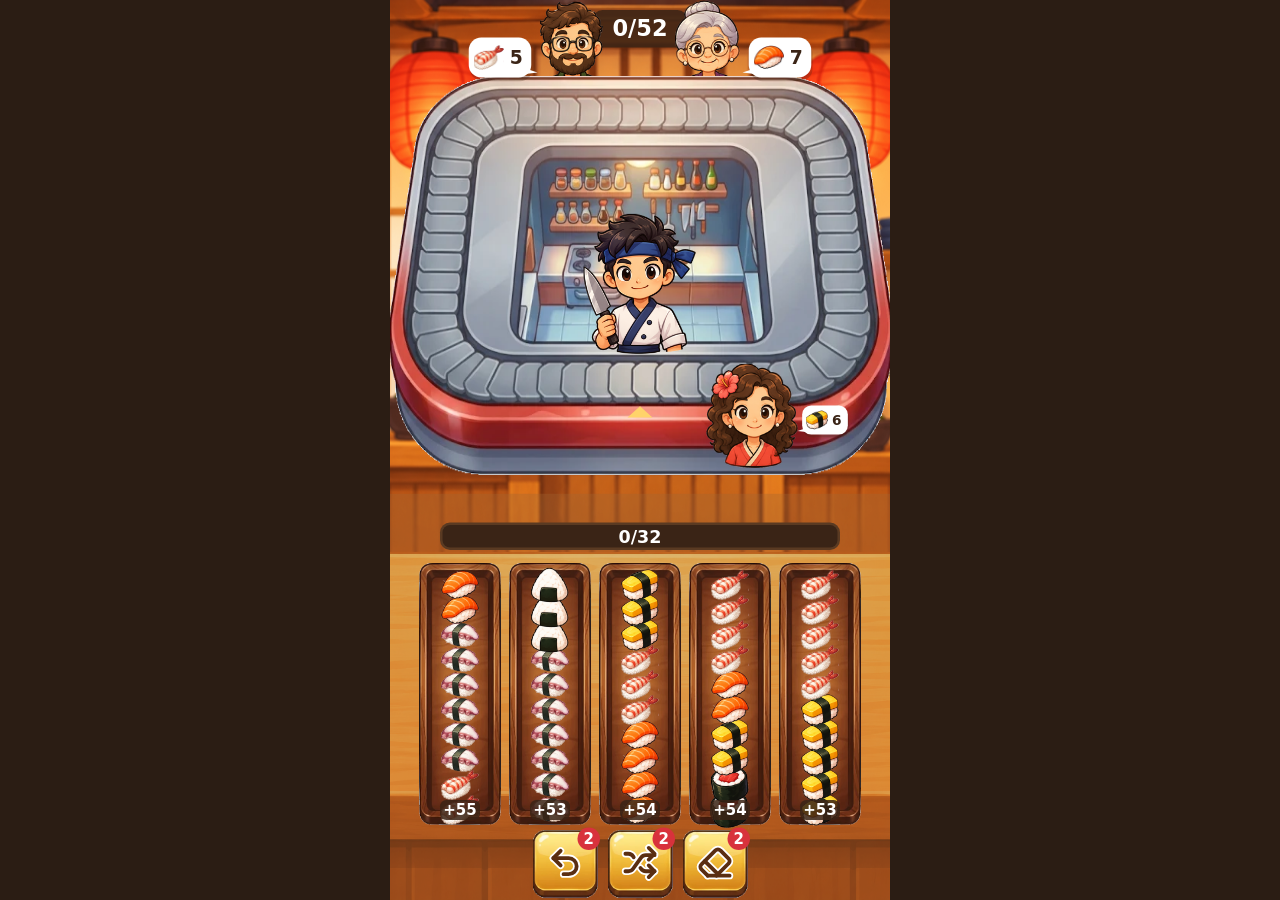
==== index.html @ 17cfdc86 "Le tapis accélère quand les colonnes sont vides Co-Authored-By: Claude Opus 5.5 <noreply@anthropic.c" ====
<!DOCTYPE html>
<html lang="fr">
<head>
<meta charset="utf-8">
<meta name="viewport" content="width=device-width,initial-scale=1,maximum-scale=1,user-scalable=no">
<title>Sushi Tapis — proto</title>
<style>
  html,body{margin:0;height:100%;background:#2b1d14;overflow:hidden;touch-action:none;font-family:system-ui,sans-serif}
  canvas{display:block;margin:0 auto}
</style>
</head>
<body>
<canvas id="c"></canvas>
<script>
const W = 400, H = 720;
const cv = document.getElementById('c'), ctx = cv.getContext('2d');
function fit(){
  const s = Math.min(innerWidth / W, innerHeight / H);
  const dpr = devicePixelRatio || 1;
  cv.style.width = W * s + 'px'; cv.style.height = H * s + 'px';
  cv.width = W * s * dpr; cv.height = H * s * dpr;
  ctx.setTransform(s * dpr, 0, 0, s * dpr, 0, 0);
}
addEventListener('resize', fit); fit();

// ---------- types de sushis ----------
const TYPES = [
  {name:'maki',    col:'#d8323c', shape:'round'},
  {name:'saumon',  col:'#f08a3c', shape:'nigiri'},
  {name:'tamago',  col:'#f2c919', shape:'nigiri'},
  {name:'kappa',   col:'#58b24a', shape:'round'},
  {name:'onigiri', col:'#f4f1ea', shape:'tri'},
  {name:'ebi',     col:'#f47a4a', shape:'ebi'},
  {name:'tako',    col:'#c85a8a', shape:'tako'},
  {name:'maguro',  col:'#b8202e', shape:'nigiri'},
  {name:'ikura',   col:'#ff6a1a', shape:'gunkan'},
];
// ---------- images ----------
const IMG = {};
function loadImg(key, src){ const im = new Image(); im.onload = () => IMG[key] = im; im.src = src; }
TYPES.forEach((_,t) => loadImg('sushi'+t, `assets/sushi${t}.png`));
for (let k=0;k<4;k++) loadImg('client'+k, `assets/client${k}.png`);
loadImg('chef', 'assets/chef0.png');
loadImg('bg', 'assets/bg.png');
loadImg('belt', 'assets/belt3.png');
loadImg('column', 'assets/column.png');
loadImg('button', 'assets/button.png');

function drawSushi(t, x, y, r){
  const im = IMG['sushi'+t];
  if (im){ const s = r*2.7; ctx.drawImage(im, x-s/2, y-s/2, s, s); return; }
  const T = TYPES[t];
  const ink = '#3a2416';
  ctx.save(); ctx.translate(x, y);
  ctx.lineWidth = Math.max(1, r*0.14); ctx.strokeStyle = ink;
  if (T.shape === 'round'){
    ctx.fillStyle = '#1f3a24'; ctx.beginPath(); ctx.arc(0,0,r,0,7); ctx.fill(); ctx.stroke();
    ctx.fillStyle = '#fbfaf5'; ctx.beginPath(); ctx.arc(0,0,r*0.74,0,7); ctx.fill();
    ctx.fillStyle = '#e4e0d4';
    for (let k=0;k<6;k++){ const a=k*1.05; ctx.fillRect(Math.cos(a)*r*0.55-0.8, Math.sin(a)*r*0.55-0.8, 1.6, 1.6); }
    ctx.fillStyle = T.col; ctx.beginPath(); ctx.arc(0,0,r*0.36,0,7); ctx.fill();
    ctx.fillStyle = 'rgba(255,255,255,0.45)'; ctx.beginPath(); ctx.arc(-r*0.12,-r*0.12,r*0.12,0,7); ctx.fill();
  } else if (T.shape === 'nigiri'){
    ctx.fillStyle = '#fbfaf5'; roundRect(-r*0.95, -r*0.15, r*1.9, r*0.85, r*0.42); ctx.fill(); ctx.stroke();
    ctx.fillStyle = T.col; roundRect(-r*1.1, -r*0.75, r*2.2, r*0.78, r*0.38); ctx.fill(); ctx.stroke();
    if (t === 2){ // tamago : bande d'algue
      ctx.fillStyle = '#1f3a24'; ctx.fillRect(-r*0.22, -r*0.8, r*0.44, r*1.5);
    } else {      // saumon : stries
      ctx.strokeStyle = 'rgba(255,255,255,0.75)'; ctx.lineWidth = Math.max(1, r*0.12);
      for (let k=-1;k<=1;k++){ ctx.beginPath(); ctx.moveTo(k*r*0.55-r*0.18, -r*0.68); ctx.lineTo(k*r*0.55+r*0.12, -r*0.08); ctx.stroke(); }
    }
    ctx.fillStyle = 'rgba(255,255,255,0.35)'; roundRect(-r*0.8, -r*0.68, r*0.9, r*0.18, r*0.09); ctx.fill();
  } else if (T.shape === 'tri'){
    ctx.fillStyle = T.col; ctx.beginPath();
    ctx.moveTo(0,-r); ctx.quadraticCurveTo(r*0.25,-r*1.05, r*1.0,r*0.65); ctx.quadraticCurveTo(r*1.05,r*0.95, 0,r*0.9);
    ctx.quadraticCurveTo(-r*1.05,r*0.95, -r*1.0,r*0.65); ctx.quadraticCurveTo(-r*0.25,-r*1.05, 0,-r); ctx.closePath();
    ctx.fill(); ctx.stroke();
    ctx.fillStyle = '#1f3a24'; roundRect(-r*0.42, r*0.15, r*0.84, r*0.75, r*0.1); ctx.fill();
  } else if (T.shape === 'ebi'){
    ctx.fillStyle = '#fbfaf5'; roundRect(-r*0.95, -r*0.15, r*1.9, r*0.85, r*0.42); ctx.fill(); ctx.stroke();
    ctx.fillStyle = T.col; ctx.beginPath(); ctx.ellipse(0, -r*0.35, r*1.05, r*0.42, 0, 0, 7); ctx.fill(); ctx.stroke();
    ctx.strokeStyle = '#fff'; ctx.lineWidth = Math.max(1, r*0.13);
    for (let k=-2;k<=2;k++){ ctx.beginPath(); ctx.moveTo(k*r*0.36, -r*0.7); ctx.lineTo(k*r*0.36, -r*0.02); ctx.stroke(); }
    ctx.fillStyle = '#e0383e'; ctx.strokeStyle = ink; ctx.lineWidth = Math.max(1, r*0.14);
    ctx.beginPath(); ctx.moveTo(r*0.95,-r*0.35); ctx.lineTo(r*1.35,-r*0.75); ctx.lineTo(r*1.35,r*0.05); ctx.closePath(); ctx.fill(); ctx.stroke();
  } else if (T.shape === 'tako'){
    ctx.fillStyle = '#fbfaf5'; roundRect(-r*0.95, -r*0.15, r*1.9, r*0.85, r*0.42); ctx.fill(); ctx.stroke();
    ctx.fillStyle = '#f4dde6'; roundRect(-r*1.1, -r*0.75, r*2.2, r*0.78, r*0.38); ctx.fill(); ctx.stroke();
    ctx.fillStyle = T.col; roundRect(-r*1.1, -r*0.75, r*2.2, r*0.35, r*0.2); ctx.fill();
    ctx.fillStyle = '#f9eef2';
    for (let k=-1;k<=1;k++){ ctx.beginPath(); ctx.arc(k*r*0.6, -r*0.25, r*0.16, 0, 7); ctx.fill(); }
  } else if (T.shape === 'gunkan'){
    ctx.fillStyle = '#1f3a24'; roundRect(-r*0.95, -r*0.55, r*1.9, r*1.35, r*0.35); ctx.fill(); ctx.stroke();
    ctx.fillStyle = T.col;
    for (let k=0;k<7;k++){ const a = k*0.9, rr = k ? r*0.42 : 0; ctx.beginPath(); ctx.arc(Math.cos(a)*rr, -r*0.45+Math.sin(a)*rr*0.45, r*0.26, 0, 7); ctx.fill(); }
    ctx.fillStyle = 'rgba(255,255,255,0.6)';
    for (let k=0;k<7;k++){ const a = k*0.9, rr = k ? r*0.42 : 0; ctx.beginPath(); ctx.arc(Math.cos(a)*rr-r*0.07, -r*0.52+Math.sin(a)*rr*0.45, r*0.07, 0, 7); ctx.fill(); }
  }
  ctx.restore();
}
function roundRect(x,y,w,h,r){ ctx.beginPath(); ctx.roundRect(x,y,w,h,r); }

// ---------- tapis roulant ----------
const BELT = {x:42, y:92, w:316, h:212, r:64};
const PERIM = 2*(BELT.w - 2*BELT.r) + 2*(BELT.h - 2*BELT.r) + 2*Math.PI*BELT.r;
// position sur le tapis : s de 0 à PERIM, sens horaire, départ en haut à gauche après l'arrondi
function beltPos(s){
  s = ((s % PERIM) + PERIM) % PERIM;
  const {x,y,w,h,r} = BELT, sw = w-2*r, sh = h-2*r, q = Math.PI*r/2;
  const segs = [
    ['L', x+r, y, 1, 0, sw],
    ['A', x+w-r, y+r, -Math.PI/2, q],
    ['L', x+w, y+r, 0, 1, sh],
    ['A', x+w-r, y+h-r, 0, q],
    ['L', x+w-r, y+h, -1, 0, sw],
    ['A', x+r, y+h-r, Math.PI/2, q],
    ['L', x, y+h-r, 0, -1, sh],
    ['A', x+r, y+r, Math.PI, q],
  ];
  for (const g of segs){
    const len = g[0]==='L' ? g[5] : g[4];
    if (s <= len){
      if (g[0]==='L') return {x:g[1]+g[3]*s, y:g[2]+g[4]*s};
      const a = g[3] + s/r; return {x:g[1]+Math.cos(a)*r, y:g[2]+Math.sin(a)*r};
    }
    s -= len;
  }
  return {x:x+r, y};
}
const ENTRY_S = (BELT.w-2*BELT.r) + Math.PI*BELT.r/2*2 + (BELT.h-2*BELT.r) + (BELT.w-2*BELT.r)/2; // milieu du bas
// comme dans la pub : la capacité = les places réelles du tapis ; plein = plus aucun trou
const SPEED = 100;
let CAPACITY = 36, SPACING = PERIM / CAPACITY;

// places des clients (s sur le tapis)
const SEATS = [
  {s: 40},                                           // haut gauche
  {s: (BELT.w-2*BELT.r) - 40},                       // haut droite
  {s: ENTRY_S - 90},                                 // bas droite
  {s: ENTRY_S + 90},                                 // bas gauche
];

// ---------- état ----------
let level = 1, state;
// Réglages de difficulté par niveau (~5 min au niveau 1)
function levelConfig(n){
  // réglé par simulation : taper au hasard ou vider les colonnes une par une perd,
  // envoyer ce que les clients attendent (et savoir attendre) gagne
  return {
    customers: 48 + 4*n,                       // ~320 sushis au niveau 1
    types: Math.min(TYPES.length, 6 + n),
    bonus: 2,
    early: 0.35 + 0.05*n,                      // part des paquets posés plus haut que leur client
    reachMin: 3, reach: 6 + n,                 // de combien de clients ils remontent (min, écart)
    palette: 4,                                // sortes demandées en ce moment ; elle change peu à peu
    late: [0, 0, 12 + 2*n, 24 + 4*n, 36 + 6*n], // colonnes « en retard » : leur haut sert seulement à partir de ce client
    capacity: Math.max(28, 33 - n),            // place sur le tapis (32 au niveau 1)
  };
}
// Les colonnes sont construites à partir des commandes, comme dans la pub :
// chaque commande est coupée en paquets de 2 à 4 sushis identiques, empilés dans les colonnes
// en partant de la dernière commande. Le haut des colonnes = les premiers clients.
// Prendre les bons paquets marche toujours ; vider une colonne d'un coup envoie
// des paquets de clients encore loin dans la file, et le tapis se bouche.
function newLevel(n){
  const L = levelConfig(n);
  // les clients proches veulent des sortes voisines ; la palette dérive au fil du niveau,
  // donc un paquet remonté de loin est inutile pour les clients assis
  const all = [...Array(L.types).keys()].sort(() => Math.random()-0.5);
  const pal = all.slice(0, L.palette), out = all.slice(L.palette);
  const queue = [];
  let prev = -1;
  for (let i=0;i<L.customers;i++){
    if (i && Math.random() < 0.3 && out.length){
      const a = Math.floor(Math.random()*pal.length), b = Math.floor(Math.random()*out.length);
      [pal[a], out[b]] = [out[b], pal[a]];
    }
    let t; do { t = pal[Math.floor(Math.random()*pal.length)]; } while (t === prev);
    queue.push({t, n: 4 + Math.floor(Math.random()*5)}); prev = t;
  }
  // paquets : certains remontent plus haut que leur client (pièges à ne pas envoyer trop tôt)
  const packs = [];
  queue.forEach((c,i) => {
    // paquets de 2 à 4
    const parts = []; let rem = c.n;
    while (rem > 0){ let k = 2 + Math.floor(Math.random()*3); if (rem - k === 1 || k > rem) k = rem <= 4 ? rem : 2; parts.push(k); rem -= k; }
    parts.forEach(k => packs.push({t:c.t, k, i, key: i - (Math.random() < L.early ? L.reachMin + Math.random()*L.reach : 0) + Math.random()*0.5}));
  });
  // répartition : chaque colonne ne reçoit des paquets qu'à partir de son retard,
  // en gardant des colonnes de même hauteur ; puis chaque colonne est rangée par clé (haut = plus tôt)
  const late = [...L.late].sort(() => Math.random()-0.5);
  const target = packs.reduce((a,p)=>a+p.k,0) / 5;
  const load = [0,0,0,0,0], byCol = [[],[],[],[],[]];
  queue.forEach((_,i) => packs.filter(p => p.i === i).forEach(p => {
    const ok = [0,1,2,3,4].filter(j => late[j] <= i);
    // la colonne la plus en retard sur sa part (load / part restante)
    const j = ok.reduce((b,j) => (load[j] - target) < (load[b] - target) - Math.random()*3 ? j : b, ok[0]);
    load[j] += p.k; byCol[j].push(p);
  }));
  const cols = byCol.map(list => list.sort((a,b) => a.key - b.key).flatMap(p => Array(p.k).fill(p.t)));
  CAPACITY = L.capacity; SPACING = PERIM / CAPACITY;
  state = {
    cols, queue, total: queue.length, served: 0,
    seats: SEATS.map(()=>null), seatTimer: SEATS.map((_,i)=>0.3+i*0.4),
    belt: [], pending: [], offset: 0, flying: [],
    over: null, shake: 0, bonus: [L.bonus,L.bonus,L.bonus], lastTap: null, fx: [], leaving: [], pulse: 0, press: [0,0,0],
  };
}
newLevel(level);

// ---------- colonnes ----------
const COL = {x:20, y:450, w:360, h:210, n:5, item:20};
function colRect(i){ const cw = COL.w/COL.n; return {x:COL.x+i*cw, y:COL.y, w:cw, h:COL.h}; }

cv.addEventListener('pointerdown', e => {
  const b = cv.getBoundingClientRect();
  const x = (e.clientX-b.left)/b.width*W, y = (e.clientY-b.top)/b.height*H;
  if (state.over){ if (state.over==='win') level++; newLevel(level); return; }
  const bi = BONUS.findIndex(o => Math.abs(x-o.x)<BS/2 && Math.abs(y-o.y)<BS/2);
  if (bi >= 0){ useBonus(bi); return; }
  if (y < COL.y-20) return;
  const i = Math.floor((x-COL.x)/(COL.w/COL.n));
  if (i<0 || i>=COL.n) return;
  const col = state.cols[i];
  if (!col.length){ state.shake = 0.2; sfx('bad'); return; }
  if (state.belt.length + state.pending.length >= CAPACITY){ state.full = 0.4; sfx('bad'); return; } // tapis plein : on attend
  const t = col.shift();
  const r = colRect(i);
  const p = {t, x:r.x+r.w/2, y:r.y+COL.item/2+6};
  state.pending.push(p); state.lastTap = {col:i, item:p};
  sfx('tap'); puff(p.x, p.y, '#fff', 6);
});

// ---------- bonus ----------
const BS = 46;
const BONUS = [
  {x:140, y:690, icon:'undo'},     // annuler le dernier tap
  {x:200, y:690, icon:'shuffle'},  // mélanger les colonnes
  {x:260, y:690, icon:'return'},   // renvoyer les sushis inutiles dans les colonnes
];
function useBonus(i){
  const S = state;
  if (S.over || S.bonus[i] <= 0){ sfx('bad'); return; }
  if (i === 0){
    const L = S.lastTap; if (!L){ sfx('bad'); return; }
    let k = S.pending.indexOf(L.item);
    if (k >= 0) S.pending.splice(k,1);
    else { k = S.belt.indexOf(L.item); if (k < 0){ sfx('bad'); return; } S.belt.splice(k,1); }
    S.cols[L.col].unshift(L.item.t); S.lastTap = null;
  } else if (i === 1){
    const all = S.cols.flat();
    for (let a=all.length-1;a>0;a--){ const b=Math.floor(Math.random()*(a+1)); [all[a],all[b]]=[all[b],all[a]]; }
    const lens = S.cols.map(c=>c.length); let n = 0;
    S.cols = lens.map(l => all.slice(n, n+=l));
    S.lastTap = null;
  } else {
    const want = new Set(S.seats.filter(c=>c&&c.got<c.n).map(c=>c.t));
    const back = S.belt.filter(it => !want.has(it.t));
    if (!back.length){ sfx('bad'); return; }
    S.belt = S.belt.filter(it => want.has(it.t));
    back.forEach(it => { const c = S.cols.reduce((m,c)=>c.length<m.length?c:m); c.push(it.t); });
    S.lastTap = null;
  }
  S.bonus[i]--; sfx('bonus'); S.press[i] = 1; burst(BONUS[i].x, BONUS[i].y, 'star', 10);
}
// icônes Lucide (licence ISC), grille 24x24
const ICONS = {
  undo: ['M9 14 4 9l5-5', 'M4 9h10.5a5.5 5.5 0 0 1 5.5 5.5a5.5 5.5 0 0 1-5.5 5.5H11'],
  shuffle: ['m18 14 4 4-4 4', 'm18 2 4 4-4 4', 'M2 18h1.973a4 4 0 0 0 3.3-1.7l5.454-7.6a4 4 0 0 1 3.3-1.7H22',
            'M2 6h1.972a4 4 0 0 1 3.4 1.9l.3.5', 'M22 18h-6.041a4 4 0 0 1-3.3-1.8l-.359-.45'],
  return: ['m7 21-4.3-4.3c-1-1-1-2.5 0-3.4l9.6-9.6c1-1 2.5-1 3.4 0l5.6 5.6c1 1 1 2.5 0 3.4L13 21', 'M22 21H7', 'm5 11 9 9'],
};
const ICON_PATHS = Object.fromEntries(Object.entries(ICONS).map(([k,v]) => [k, v.map(d => new Path2D(d))]));
function drawBonusIcon(kind, x, y){
  ctx.save(); ctx.translate(x-14, y-14); ctx.scale(28/24, 28/24);
  ctx.lineCap = 'round'; ctx.lineJoin = 'round';
  ctx.strokeStyle = '#fff'; ctx.lineWidth = 5;   // liseré clair
  ICON_PATHS[kind].forEach(p => ctx.stroke(p));
  ctx.strokeStyle = '#5a2e12'; ctx.lineWidth = 2.6;
  ICON_PATHS[kind].forEach(p => ctx.stroke(p));
  ctx.restore();
}

// ---------- sons ----------
let AC = null;
function sfx(kind){
  try { AC = AC || new AudioContext(); } catch(e){ return; }
  const notes = {
    tap:[[520,0.05]], take:[[880,0.06]], served:[[660,0.08],[990,0.12]],
    bonus:[[440,0.07],[660,0.07],[880,0.1]], bad:[[160,0.12]],
    win:[[523,0.12],[659,0.12],[784,0.12],[1046,0.25]], lose:[[392,0.18],[311,0.18],[233,0.35]],
  }[kind];
  let t0 = AC.currentTime;
  notes.forEach(([f,d]) => {
    const o = AC.createOscillator(), g = AC.createGain();
    o.type = kind==='bad'||kind==='lose' ? 'square' : 'triangle'; o.frequency.value = f;
    g.gain.setValueAtTime(0.15, t0); g.gain.exponentialRampToValueAtTime(0.001, t0+d);
    o.connect(g).connect(AC.destination); o.start(t0); o.stop(t0+d); t0 += d*0.9;
  });
}

// ---------- boucle ----------
let last = performance.now();
function tick(now){
  const dt = Math.min(0.05, (now-last)/1000); last = now;
  update(dt); updateFx(dt); draw();
  requestAnimationFrame(tick);
}
function update(dt){
  const S = state;
  if (S.over) return;
  S.shake = Math.max(0, S.shake-dt);
  S.full = Math.max(0, (S.full||0)-dt);

  // Chaque sushi avance seul sur le tapis, sans rattraper celui de devant.
  // Tant que des sushis attendent d'être posés, ceux qui arrivent derrière l'entrée
  // s'arrêtent avant elle et font la queue ; le reste du tapis continue.
  moveBelt(S, dt);
  while (S.pending.length && S.belt.length < CAPACITY) placeOnBelt(S, S.pending.shift());
  S.belt.forEach(it => { if (it.vo) it.vo = Math.sign(it.vo)*Math.max(0, Math.abs(it.vo) - dt*250); });
  S.belt.forEach(it => { if (it.k<1){ it.k = Math.min(1, it.k+dt*3.5); if (it.k>=1) it.land = 1; } if (it.land) it.land = Math.max(0, it.land-dt*4); });

  // clients qui arrivent
  S.seats.forEach((c,i) => {
    if (c) return;
    S.seatTimer[i] -= dt;
    if (S.seatTimer[i] <= 0 && S.queue.length) S.seats[i] = {...S.queue.shift(), got:0, eat:0, age:0, hit:0, look: freeLook(S)};
  });

  // clients qui prennent
  S.seats.forEach((c,i) => {
    if (!c || c.got >= c.n) return;
    const seatS = SEATS[i].s;
    const idx = S.belt.findIndex(it => it.k>=1 && it.t===c.t && Math.abs(gap(it.s+S.offset, seatS)) < Math.max(6, (S.lastStep||0)/2 + 1));
    if (idx >= 0){
      const it = S.belt.splice(idx,1)[0], p = beltPos(it.s+S.offset), q = seatPos(i);
      S.flying.push({t:it.t, x:p.x, y:p.y, tx:q.x, ty:q.y, k:0});
      c.got++; c.hit = 1; sfx('take');
      if (S.lastTap && S.lastTap.item === it) S.lastTap = null;
    }
  });
  S.flying.forEach(f => { f.k += dt*3; if (f.k >= 1) puff(f.tx, f.ty, '#ffd36a', 5); });
  S.flying = S.flying.filter(f => f.k < 1);
  S.seats.forEach(c => { if (c){ c.age += dt; c.hit = Math.max(0, c.hit-dt*4); } });

  // clients servis qui partent
  S.seats.forEach((c,i) => {
    if (c && c.got >= c.n){ c.eat += dt; if (c.eat > 0.7){ const q = seatPos(i); S.leaving.push({look:c.look, i, k:0}); S.seats[i] = null; S.served++; S.pulse = 1; sfx('served'); S.seatTimer[i] = 0.9; burst(q.x, q.y-10, 'heart', 7); } }
  });

  const was = S.over;
  endCheck(S);
  if (!was && S.over){ sfx(S.over); if (S.over==='win') for (let k=0;k<4;k++) burst(W*(0.2+k*0.2), H*0.35, 'confetti', 30); }
}
function freeLook(S){
  const used = new Set([...S.seats.filter(Boolean).map(c=>c.look%4), ...S.leaving.map(L=>L.look%4)]);
  const free = [0,1,2,3].filter(k=>!used.has(k));
  return free.length ? free[Math.floor(Math.random()*free.length)] : Math.floor(Math.random()*4);
}
function endCheck(S){
  if (S.served >= S.total) S.over = 'win';
  else if (S.belt.length + S.pending.length >= CAPACITY && !S.flying.length){
    // tapis plein : perdu seulement si aucun client (assis ou sur le point d'arriver) ne peut prendre un sushi du tapis
    const empty = S.seats.filter(c => !c).length;
    const want = new Set([...S.seats.filter(c=>c&&c.got<c.n).map(c=>c.t), ...S.queue.slice(0, empty).map(c=>c.t)]);
    if (!S.belt.some(it => want.has(it.t))) S.over = 'lose';
  }
  else if (!S.pending.length && S.cols.every(c=>!c.length) && S.belt.length && !S.flying.length){
    // plus rien à jouer : vérifier si quelqu'un peut encore prendre
    const want = new Set([...S.seats.filter(c=>c&&c.got<c.n).map(c=>c.t), ...S.queue.map(c=>c.t)]);
    if (!S.belt.some(it=>want.has(it.t))) S.over = 'lose';
  }
}
// Pose un sushi directement sur le tapis, à l'entrée. Si un sushi posé juste avant occupe
// encore l'entrée, le nouveau se met derrière lui ; les sushis qui arrivent sur le tapis
// reculent d'une place et font la queue derrière.
function placeOnBelt(S, p){
  let q = ENTRY_S;
  for (let guard=0; guard<S.belt.length+1; guard++){
    const b = S.belt.find(it => { const g = gap(it.s, q); return g >= 0 && g < SPACING; });
    if (!b) break;
    q = b.s - SPACING;
  }
  const behind = S.belt.map(it => ({it, g: gap(it.s, q)})).filter(o => o.g < 0).sort((a,b) => b.g - a.g);
  let need = -SPACING;
  for (const o of behind){
    if (o.g <= need) break;
    const shift = need - o.g;                 // négatif : recule
    o.it.s += shift; o.it.vo = (o.it.vo||0) - shift;
    need -= SPACING;
  }
  const it = {t:p.t, s:q, fx:p.x, fy:p.y, k:0};
  S.belt.push(it);
  if (S.lastTap && S.lastTap.item === p) S.lastTap.item = it;
}
function moveBelt(S, dt){
  const n = S.belt.length;
  if (!n) return;
  // colonnes vides : il ne reste qu'à attendre les clients, le tapis accélère peu à peu (jusqu'à x3)
  const rush = S.cols.every(c => !c.length) && !S.pending.length;
  S.boost = rush ? Math.min(3, (S.boost||1) + dt*1.5) : 1;
  const step = SPEED*S.boost*dt, P = PERIM;
  S.lastStep = step;
  const w = S.belt.map(it => ((it.s % P) + P) % P);
  const order = [...w.keys()].sort((a,b) => w[a] - w[b]);           // du plus en arrière au plus en avant
  const ahead = k => order[(k+1) % n];
  const gapAhead = k => n === 1 ? P : ((w[ahead(k)] - w[order[k]]) % P + P) % P;
  // départ : le sushi qui a le plus de place devant lui avance librement
  let start = 0; for (let k=1;k<n;k++) if (gapAhead(k) > gapAhead(start)) start = k;
  const moved = new Array(n);
  for (let m=0;m<n;m++){
    const k = ((start - m) % n + n) % n, i = order[k];
    let d = step;
    if (m > 0 && n > 1){ const j = ahead(k); d = Math.min(d, Math.max(0, gapAhead(k) + moved[j] - SPACING)); }
    moved[i] = d; S.belt[i].s = w[i] + d;
  }
}
function gap(a,b){ let d = ((a-b)%PERIM+PERIM)%PERIM; if (d>PERIM/2) d-=PERIM; return d; }
function seatPos(i){
  const p = beltPos(SEATS[i].s);
  return {x:p.x, y: p.y < BELT.y+BELT.h/2 ? p.y-38 : p.y+40};
}

// ---------- dessin ----------
function draw(){
  const S = state;
  drawBackground();

  // compteur clients servis
  ctx.textAlign = 'center';
  const ps = 1 + S.pulse*0.25;
  ctx.save(); ctx.translate(W/2, 23); ctx.scale(ps, ps);
  ctx.fillStyle = 'rgba(58,36,22,0.85)'; roundRect(-38, -15, 76, 30, 8); ctx.fill();
  ctx.fillStyle = '#fff'; ctx.font = 'bold 18px system-ui';
  ctx.fillText(`${S.served}/${S.total}`, 0, 6);
  ctx.restore();

  // clients (derrière le tapis pour ceux du haut)
  S.seats.forEach((c,i) => { if (seatPos(i).y < BELT.y) drawCustomer(S, c, i); });

  drawBelt(S);
  drawKitchen(S);

  // sushis sur le tapis
  S.belt.forEach(it => {
    const p = beltPos(it.s + (it.vo||0) + S.offset);
    const k = easeOut(it.k), arc = it.k<1 ? Math.sin(Math.PI*it.k)*60 : 0;
    const sq = it.land ? 1 + Math.sin(it.land*Math.PI)*0.35 : 1;
    drawSushi(it.t, it.fx+(p.x-it.fx)*k, it.fy+(p.y-it.fy)*k - arc, SPACING/2.6*(it.k<1 ? 1.25 : sq));
  });

  S.seats.forEach((c,i) => { if (seatPos(i).y >= BELT.y) drawCustomer(S, c, i); });
  // sushis qui attendent d'être posés : petite pile sur la planche du chef, au-dessus de l'entrée
  S.leaving.forEach(L => drawLeaving(L));
  S.seats.forEach((c,i) => drawBubble(c, i));
  S.flying.forEach(f => drawSushi(f.t, f.x+(f.tx-f.x)*f.k, f.y+(f.ty-f.y)*f.k - Math.sin(Math.PI*f.k)*35, 9*(1+Math.sin(Math.PI*f.k)*0.4-f.k*0.5)));

  drawFx();
  if (window.DEBUG_PATH){ ctx.strokeStyle = 'lime'; ctx.lineWidth = 1; ctx.beginPath(); for (let s=0;s<=PERIM;s+=3){ const p = beltPos(s); s ? ctx.lineTo(p.x,p.y) : ctx.moveTo(p.x,p.y); } ctx.stroke(); }

  // jauge du tapis
  const fill = S.belt.length/CAPACITY, gw=320, gh=22, gx=40 + (fill>0.85 || S.full ? Math.sin(performance.now()/30)*(S.full ? 4 : 2) : 0), gy=418;
  ctx.fillStyle = '#5a3a22'; roundRect(gx,gy,gw,gh,8); ctx.fill();
  ctx.fillStyle = '#3a2416'; roundRect(gx+2,gy+2,gw-4,gh-4,6); ctx.fill();
  if (fill>0){
    ctx.fillStyle = fill < 0.6 ? '#5cbf3a' : fill < 0.85 ? '#e8a628' : '#e0383e';
    roundRect(gx+3,gy+3,(gw-6)*fill,gh-6,5); ctx.fill();
    ctx.fillStyle = 'rgba(255,255,255,0.25)'; ctx.fillRect(gx+6,gy+4,(gw-12)*fill,4);
  }
  ctx.fillStyle = '#fff'; ctx.font = 'bold 14px system-ui';
  ctx.fillText(`${S.belt.length}/${CAPACITY}`, W/2, gy+16);

  // colonnes
  const sx = S.shake ? (Math.random()-0.5)*6 : 0;
  for (let i=0;i<COL.n;i++){
    const rc = colRect(i), cx = rc.x+rc.w/2+sx;
    if (IMG.column) drawColumnTray(rc.x+3+sx, rc.y, rc.w-6, rc.h);
    else {
      ctx.fillStyle = '#7a4a28'; roundRect(rc.x+4+sx,rc.y,rc.w-8,rc.h,10); ctx.fill();
      ctx.fillStyle = '#a8703f'; roundRect(rc.x+8+sx,rc.y+4,rc.w-16,rc.h-8,8); ctx.fill();
    }
    const col = S.cols[i], max = Math.floor((rc.h-8)/COL.item);
    for (let j=Math.min(max,col.length)-1; j>=0; j--) drawSushi(col[j], cx, rc.y+COL.item/2+8+j*COL.item, 11);
    if (col.length > max){
      ctx.fillStyle = 'rgba(58,36,22,0.85)'; roundRect(cx-16, rc.y+rc.h-20, 32, 16, 5); ctx.fill();
      ctx.fillStyle = '#fff'; ctx.font = 'bold 12px system-ui';
      ctx.fillText('+'+(col.length-max), cx, rc.y+rc.h-8);
    }
  }

  // bonus
  BONUS.forEach((o0,i) => {
    const on = S.bonus[i] > 0, pr = S.press[i];
    const o = {x:o0.x, y:o0.y + Math.sin(pr*Math.PI)*4, icon:o0.icon};
    ctx.globalAlpha = on ? 1 : 0.4;
    if (IMG.button) ctx.drawImage(IMG.button, o.x-BS/2-3, o.y-BS/2-3, BS+6, BS+8);
    else {
      ctx.fillStyle = '#3a2416'; roundRect(o.x-BS/2, o.y-BS/2+3, BS, BS, 12); ctx.fill();
      ctx.fillStyle = on ? '#ffd36a' : '#d8c8a8'; roundRect(o.x-BS/2, o.y-BS/2, BS, BS, 12); ctx.fill();
    }
    drawBonusIcon(o.icon, o.x, o.y);
    if (on){ // utilisations restantes
      ctx.fillStyle = '#d8323c'; ctx.beginPath(); ctx.arc(o.x+BS/2-4, o.y-BS/2+4, 9, 0, 7); ctx.fill();
      ctx.fillStyle = '#fff'; ctx.font = 'bold 12px system-ui'; ctx.fillText(S.bonus[i], o.x+BS/2-4, o.y-BS/2+8);
    }
    ctx.globalAlpha = 1;
  });

  if (S.over){
    ctx.fillStyle = 'rgba(30,18,10,0.75)'; ctx.fillRect(0,0,W,H);
    ctx.fillStyle = '#fff'; ctx.font = 'bold 34px system-ui';
    ctx.fillText(S.over==='win' ? 'Gagné !' : 'Tapis plein', W/2, H/2-10);
    ctx.font = '18px system-ui';
    ctx.fillText(S.over==='win' ? 'Touche pour le niveau suivant' : 'Touche pour rejouer', W/2, H/2+24);
  }
}

// ---------- décor ----------
// plateau en bois étiré en hauteur sans déformer ses bords (haut, milieu étiré, bas)
function drawColumnTray(x, y, w, h){
  const im = IMG.column, cap = 60, sc = w / im.width, capH = cap*sc;
  ctx.drawImage(im, 0, 0, im.width, cap, x, y, w, capH);
  ctx.drawImage(im, 0, cap, im.width, im.height-2*cap, x, y+capH, w, h-2*capH);
  ctx.drawImage(im, 0, im.height-cap, im.width, cap, x, y+h-capH, w, capH);
}
function drawBackground(){
  if (IMG.bg){ const s = Math.max(W/IMG.bg.width, H/IMG.bg.height); ctx.drawImage(IMG.bg, (W-IMG.bg.width*s)/2, 0, IMG.bg.width*s, IMG.bg.height*s);
    ctx.fillStyle = 'rgba(160,100,50,0.35)'; ctx.fillRect(0, 395, W, H-395); return; }
  // mur en lattes
  const g = ctx.createLinearGradient(0,0,0,H);
  g.addColorStop(0,'#f3c98e'); g.addColorStop(1,'#e2a964');
  ctx.fillStyle = g; ctx.fillRect(0,0,W,H);
  ctx.fillStyle = 'rgba(150,90,40,0.18)';
  for (let x=0;x<W;x+=40) ctx.fillRect(x,0,3,H);
  // comptoir sous le tapis
  ctx.fillStyle = '#c4834a'; ctx.fillRect(0, 395, W, H-395);
  ctx.fillStyle = '#a96a36';
  for (let y=395;y<H;y+=34) ctx.fillRect(0,y,W,3);
  ctx.fillStyle = '#8a5228'; ctx.fillRect(0, 392, W, 6);
  // lanternes
  [[22,6],[W-22,6]].forEach(([lx,ly]) => {
    ctx.strokeStyle = '#3a2416'; ctx.lineWidth = 2;
    ctx.beginPath(); ctx.moveTo(lx,0); ctx.lineTo(lx,ly+4); ctx.stroke();
    ctx.fillStyle = '#d8323c'; ctx.beginPath(); ctx.ellipse(lx, ly+26, 15, 21, 0, 0, 7); ctx.fill();
    ctx.fillStyle = '#b02028'; for (let k=-1;k<=1;k++){ ctx.fillRect(lx+k*7-1, ly+8, 2, 36); }
    ctx.fillStyle = '#3a2416'; ctx.fillRect(lx-8, ly+4, 16, 5); ctx.fillRect(lx-8, ly+45, 16, 5);
  });
}

// zone centrale de la piste dans belt.png (pixels de l'image)
const BELT_IMG = {x:70, y:40, w:517, h:273};   // milieu de la piste à lamelles, mesuré sur belt3.png
function drawBelt(S){
  const {x,y,w,h,r} = BELT;
  if (IMG.belt){
    const sx = w/BELT_IMG.w, sy = h/BELT_IMG.h;
    ctx.fillStyle = 'rgba(60,30,10,0.3)'; roundRect(x-28,y-20,w+56,h+52,r+28); ctx.fill();
    ctx.drawImage(IMG.belt, x-BELT_IMG.x*sx, y-BELT_IMG.y*sy, IMG.belt.width*sx, IMG.belt.height*sy);
    const ep = beltPos(ENTRY_S);
    ctx.fillStyle = '#ffd36a'; ctx.beginPath();
    ctx.moveTo(ep.x-10, ep.y+30); ctx.lineTo(ep.x, ep.y+21); ctx.lineTo(ep.x+10, ep.y+30); ctx.closePath(); ctx.fill();
    return;
  }
  // ombre + rebord rouge laqué
  ctx.fillStyle = 'rgba(60,30,10,0.3)'; roundRect(x-24,y-18,w+48,h+48,r+24); ctx.fill();
  ctx.fillStyle = '#9e1f28'; roundRect(x-24,y-24,w+48,h+48,r+24); ctx.fill();
  ctx.fillStyle = '#d8323c'; roundRect(x-22,y-22,w+44,h+40,r+22); ctx.fill();
  // piste métal
  const g = ctx.createLinearGradient(0,y-16,0,y+h+16);
  g.addColorStop(0,'#e4e8ec'); g.addColorStop(1,'#a9b1ba');
  ctx.fillStyle = g; roundRect(x-15,y-15,w+30,h+30,r+15); ctx.fill();
  // lattes du tapis qui défilent
  ctx.strokeStyle = 'rgba(90,100,115,0.35)'; ctx.lineWidth = 2;
  for (let s = (S.offset % 18); s < PERIM; s += 18){
    const p = beltPos(s), q = beltPos(s+0.5), nx = -(q.y-p.y)*2, ny = (q.x-p.x)*2;
    const L = Math.hypot(nx,ny) || 1;
    ctx.beginPath(); ctx.moveTo(p.x-nx/L*13, p.y-ny/L*13); ctx.lineTo(p.x+nx/L*13, p.y+ny/L*13); ctx.stroke();
  }
  // rebord intérieur
  ctx.fillStyle = '#7d8691'; roundRect(x+14,y+14,w-28,h-28,Math.max(4,r-14)); ctx.fill();
  // entrée
  const ep = beltPos(ENTRY_S);
  ctx.fillStyle = '#ffd36a'; ctx.beginPath();
  ctx.moveTo(ep.x-10, ep.y+26); ctx.lineTo(ep.x, ep.y+17); ctx.lineTo(ep.x+10, ep.y+26); ctx.closePath(); ctx.fill();
}

function drawKitchen(S){
  const {x,y,w,h,r} = BELT;
  const ix = x+20, iy = y+20, iw = w-40, ih = h-40;
  // cuisine : mur bleu, carrelage
  const g = ctx.createLinearGradient(0,iy,0,iy+ih);
  g.addColorStop(0,'#4f6e96'); g.addColorStop(1,'#34506f');
  if (!IMG.belt){ ctx.fillStyle = g; roundRect(ix,iy,iw,ih,Math.max(4,r-20)); ctx.fill(); }
  ctx.save(); roundRect(ix,iy,iw,ih,Math.max(4,r-20)); ctx.clip();
  if (!IMG.belt){
    ctx.strokeStyle = 'rgba(255,255,255,0.08)'; ctx.lineWidth = 1;
    for (let gx=ix; gx<ix+iw; gx+=22){ ctx.beginPath(); ctx.moveTo(gx,iy); ctx.lineTo(gx,iy+ih); ctx.stroke(); }
    for (let gy=iy; gy<iy+ih; gy+=22){ ctx.beginPath(); ctx.moveTo(ix,gy); ctx.lineTo(ix+iw,gy); ctx.stroke(); }
  }


  // chef
  const t = performance.now()/1000, cx = x+w/2;
  if (IMG.chef){
    const sz = 112, sway = Math.sin(t*2)*0.03, chop = Math.abs(Math.sin(t*9))*4;
    ctx.save(); ctx.translate(cx, iy+ih-8 + chop*0.3); ctx.rotate(sway);
    ctx.drawImage(IMG.chef, -sz/2, -sz+6, sz, sz);
    ctx.restore();
  }
  // planche avec poissons (seulement sans l'image du tapis, qui a déjà sa cuisine)
  if (!IMG.belt){
  ctx.fillStyle = '#d9a86a'; roundRect(cx-60, iy+ih-18, 120, 22, 6); ctx.fill();
  [['#f08a3c',-40],['#e0383e',-12],['#f08a3c',16],['#f2c919',40]].forEach(([c,dx]) => {
    ctx.fillStyle = c; roundRect(cx+dx-11, iy+ih-14, 22, 9, 4); ctx.fill();
  });
  }
  ctx.restore();
}

function drawCustomer(S, c, i){
  const q = seatPos(i);
  if (!c) return;
  const im = IMG['client'+(c.look%4)];
  if (im){
    const pop = Math.min(1, c.age*4), sc = easeBack(pop);
    const happy = c.got >= c.n, t = performance.now()/1000;
    const breathe = 1 + Math.sin(t*3 + i)*0.025;
    const hop = happy ? Math.abs(Math.sin(t*12))*5 : 0;
    const sx = 1 + c.hit*0.18, sy = 1 - c.hit*0.14;
    const base = q.y < BELT.y ? BELT.y-14 : q.y+30;
    ctx.save(); ctx.translate(q.x, base - hop); ctx.scale(sc*sx, sc*sy*breathe);
    if (happy) ctx.rotate(Math.sin(t*14)*0.08);
    ctx.drawImage(im, -39, -78, 78, 78);
    ctx.restore();
    return;
  }
  const look = CUSTOMERS[c.look ?? i % CUSTOMERS.length];
  const happy = c.got >= c.n, bob = happy ? Math.sin(performance.now()/80)*2 : 0;
  const hx = q.x, hy = q.y + bob;
  ctx.fillStyle = look.shirt; roundRect(hx-20, hy+12, 40, 26, 12); ctx.fill();        // épaules
  ctx.fillStyle = look.hair;                                                         // cheveux arrière
  if (look.long){ roundRect(hx-21, hy-14, 42, 36, 14); ctx.fill(); }
  ctx.fillStyle = look.skin; ctx.beginPath(); ctx.arc(hx, hy, 17, 0, 7); ctx.fill();  // tête
  ctx.fillStyle = look.hair; ctx.beginPath(); ctx.arc(hx, hy-5, 17, Math.PI*1.02, Math.PI*1.98); ctx.fill();
  if (look.bun){ ctx.beginPath(); ctx.arc(hx, hy-21, 7, 0, 7); ctx.fill(); }
  if (look.flower){ ctx.fillStyle = '#fff'; ctx.beginPath(); ctx.arc(hx+12, hy-12, 4, 0, 7); ctx.fill(); ctx.fillStyle = '#f2c919'; ctx.beginPath(); ctx.arc(hx+12, hy-12, 1.6, 0, 7); ctx.fill(); }
  ctx.fillStyle = '#2b1d14';
  if (happy){
    ctx.strokeStyle = '#2b1d14'; ctx.lineWidth = 2;
    ctx.beginPath(); ctx.arc(hx-6, hy+1, 3, Math.PI, 0); ctx.stroke();
    ctx.beginPath(); ctx.arc(hx+6, hy+1, 3, Math.PI, 0); ctx.stroke();
  } else { ctx.fillRect(hx-8, hy-2, 3, 4); ctx.fillRect(hx+5, hy-2, 3, 4); }
  ctx.fillStyle = '#e8707a'; ctx.globalAlpha = 0.5;
  ctx.beginPath(); ctx.arc(hx-10, hy+6, 3, 0, 7); ctx.arc(hx+10, hy+6, 3, 0, 7); ctx.fill(); ctx.globalAlpha = 1;
  ctx.strokeStyle = '#2b1d14'; ctx.lineWidth = 1.5; ctx.beginPath(); ctx.arc(hx, hy+6, 4, 0.2, Math.PI-0.2); ctx.stroke();
}
const CUSTOMERS = [
  {skin:'#c98b5a', hair:'#2b1d14', shirt:'#e07a3a', long:true, flower:true},
  {skin:'#8a5a3a', hair:'#1a120c', shirt:'#3a7ac8', bun:true},
  {skin:'#f0c8a0', hair:'#7a4a22', shirt:'#58b24a'},
  {skin:'#b07850', hair:'#3a2416', shirt:'#c84a78', long:true},
  {skin:'#e8b48a', hair:'#c8a050', shirt:'#7a5ac8', bun:true},
];

function drawBubble(c, i){
  if (!c) return;
  const q = seatPos(i), side = q.x > W/2 ? 1 : -1;
  const bx = q.x + side*58, by = q.y - 8;
  const bs = easeBack(Math.min(1, Math.max(0, c.age*4-0.6)));
  if (bs <= 0) return;
  ctx.save(); ctx.translate(bx, by); ctx.scale(bs, bs); ctx.translate(-bx, -by);
  ctx.fillStyle = 'rgba(58,36,22,0.25)'; roundRect(bx-24, by-13, 50, 32, 10); ctx.fill();
  ctx.fillStyle = '#fff'; roundRect(bx-25, by-16, 50, 32, 10); ctx.fill();
  ctx.beginPath(); ctx.moveTo(bx-side*18, by+8); ctx.lineTo(bx-side*30, by+12); ctx.lineTo(bx-side*14, by+14); ctx.fill();
  const rest = c.n - c.got;
  if (rest > 0){
    drawSushi(c.t, bx-9, by, 9);
    ctx.fillStyle = '#3a2416'; ctx.font = 'bold 15px system-ui'; ctx.fillText(rest, bx+13, by+5);
  } else {
    ctx.strokeStyle = '#3a9a3a'; ctx.lineWidth = 4; ctx.lineCap = 'round'; ctx.beginPath();
    ctx.moveTo(bx-9,by); ctx.lineTo(bx-2,by+7); ctx.lineTo(bx+10,by-7); ctx.stroke();
  }
  ctx.restore();
}
const easeOut = k => 1-(1-k)*(1-k);
const easeBack = k => { const c = 1.9; return 1 + (c+1)*Math.pow(k-1,3) + c*Math.pow(k-1,2); };

// ---------- effets ----------
function puff(x, y, col, n){
  for (let k=0;k<n;k++){ const a = Math.random()*7, v = 30+Math.random()*50;
    state.fx.push({kind:'dot', x, y, vx:Math.cos(a)*v, vy:Math.sin(a)*v, life:0.4, max:0.4, col, r:2+Math.random()*2}); }
}
function burst(x, y, kind, n){
  const cols = ['#e0383e','#ffd36a','#58b24a','#3a7ac8','#f08a3c','#fff'];
  for (let k=0;k<n;k++){ const a = -Math.PI/2 + (Math.random()-0.5)*(kind==='confetti'?3:2), v = 60+Math.random()*(kind==='confetti'?220:90);
    state.fx.push({kind, x, y, vx:Math.cos(a)*v, vy:Math.sin(a)*v, life:kind==='confetti'?2.2:1, max:kind==='confetti'?2.2:1,
      col: cols[k%cols.length], r: kind==='heart'?7:4, rot:Math.random()*6, vr:(Math.random()-0.5)*10}); }
}
function updateFx(dt){
  const S = state;
  S.fx.forEach(f => { f.life -= dt; f.x += f.vx*dt; f.y += f.vy*dt;
    f.vy += (f.kind==='heart' ? -20 : f.kind==='dot' ? 0 : 260)*dt; f.vx *= 0.98; if (f.rot !== undefined) f.rot += f.vr*dt; });
  S.fx = S.fx.filter(f => f.life > 0);
  S.leaving.forEach(L => L.k += dt*2.5);
  S.leaving = S.leaving.filter(L => L.k < 1);
  S.pulse = Math.max(0, S.pulse-dt*3);
  S.press = S.press.map(p => Math.max(0, p-dt*4));
}
function drawFx(){
  state.fx.forEach(f => {
    ctx.globalAlpha = Math.min(1, f.life/f.max*2);
    ctx.fillStyle = f.col;
    if (f.kind === 'heart'){
      ctx.fillStyle = '#e0383e'; const r = f.r;
      ctx.beginPath(); ctx.moveTo(f.x, f.y+r*0.9);
      ctx.bezierCurveTo(f.x-r*1.4, f.y-r*0.2, f.x-r*0.6, f.y-r*1.2, f.x, f.y-r*0.4);
      ctx.bezierCurveTo(f.x+r*0.6, f.y-r*1.2, f.x+r*1.4, f.y-r*0.2, f.x, f.y+r*0.9); ctx.fill();
    } else if (f.kind === 'star'){
      ctx.save(); ctx.translate(f.x, f.y); ctx.rotate(f.rot); ctx.beginPath();
      for (let k=0;k<10;k++){ const rr = k%2 ? f.r*0.45 : f.r*1.3, a = k*Math.PI/5; ctx.lineTo(Math.cos(a)*rr, Math.sin(a)*rr); }
      ctx.fill(); ctx.restore();
    } else if (f.kind === 'confetti'){
      ctx.save(); ctx.translate(f.x, f.y); ctx.rotate(f.rot); ctx.fillRect(-4, -2.5, 8, 5); ctx.restore();
    } else { ctx.beginPath(); ctx.arc(f.x, f.y, f.r, 0, 7); ctx.fill(); }
  });
  ctx.globalAlpha = 1;
}
function drawLeaving(L){
  const im = IMG['client'+(L.look%4)], q = seatPos(L.i);
  if (!im) return;
  const k = L.k, up = q.y < BELT.y;
  ctx.globalAlpha = 1-k;
  const base = up ? BELT.y-14 : q.y+30;
  ctx.drawImage(im, q.x-39, base-78 + (up ? -k*30 : k*30), 78, 78);
  ctx.globalAlpha = 1;
}
requestAnimationFrame(tick);
</script>
</body>
</html>
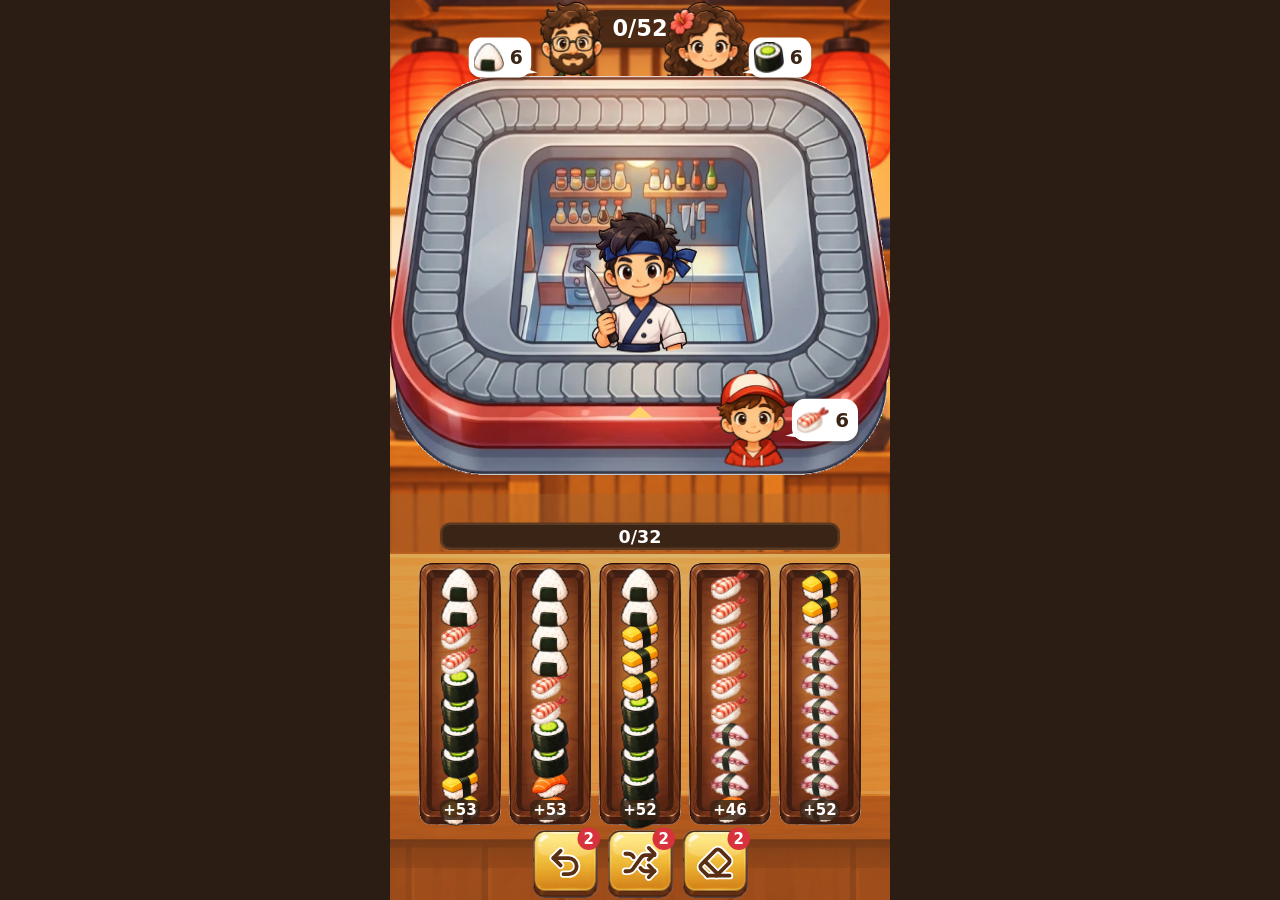
==== commit 374866fb: "Performance : images pré-réduites, décor fixe en calques, compteur i/s (touche F) Co-Authored-By: Cl" ====
--- a/index.html
+++ b/index.html
@@ -13,15 +13,53 @@
 <canvas id="c"></canvas>
 <script>
 const W = 400, H = 720;
-const cv = document.getElementById('c'), ctx = cv.getContext('2d');
+const cv = document.getElementById('c');
+let ctx = cv.getContext('2d', {alpha: false});
+let SCALE = 1, layersDirty = true;
 function fit(){
   const s = Math.min(innerWidth / W, innerHeight / H);
   const dpr = devicePixelRatio || 1;
   cv.style.width = W * s + 'px'; cv.style.height = H * s + 'px';
-  cv.width = W * s * dpr; cv.height = H * s * dpr;
-  ctx.setTransform(s * dpr, 0, 0, s * dpr, 0, 0);
-}
-addEventListener('resize', fit); fit();
+  cv.width = Math.round(W * s * dpr); cv.height = Math.round(H * s * dpr);
+  SCALE = cv.width / W;
+  ctx.setTransform(SCALE, 0, 0, SCALE, 0, 0);
+  SPRITES.clear(); layersDirty = true;
+}
+// ---------- performance ----------
+// Les images sont réduites une seule fois à leur taille d'affichage (en pixels réels de l'écran),
+// puis recopiées telles quelles à chaque image : la carte graphique n'a plus à réduire
+// de grosses images 60 fois par seconde.
+const SPRITES = new Map();
+function drawSprite(key, x, y, w, h){
+  const im = IMG[key]; if (!im) return false;
+  const pw = Math.max(1, Math.round(w*SCALE/2)*2), ph = Math.max(1, Math.round(h*SCALE/2)*2);  // tailles arrondies : peu de copies
+  const id = key + '|' + pw + 'x' + ph;
+  let c = SPRITES.get(id);
+  if (!c){
+    if (SPRITES.size > 400) SPRITES.clear();
+    c = document.createElement('canvas'); c.width = pw; c.height = ph;
+    const g = c.getContext('2d'); g.imageSmoothingQuality = 'high';
+    g.drawImage(im, 0, 0, pw, ph);
+    SPRITES.set(id, c);
+  }
+  ctx.drawImage(c, x, y, w, h);
+  return true;
+}
+// décor fixe (fond, plateaux des colonnes, tapis) dessiné une fois dans des calques
+const LAYER = {};
+function layer(name, paint){
+  let c = LAYER[name];
+  if (!c || layersDirty || c.width !== cv.width || c.height !== cv.height){
+    c = LAYER[name] = c || document.createElement('canvas');
+    c.width = cv.width; c.height = cv.height;
+    const g = c.getContext('2d'), keep = ctx;
+    g.setTransform(SCALE, 0, 0, SCALE, 0, 0); g.imageSmoothingQuality = 'high';
+    g.clearRect(0, 0, W, H);
+    ctx = g; paint(); ctx = keep;
+  }
+  ctx.setTransform(1, 0, 0, 1, 0, 0); ctx.drawImage(c, 0, 0); ctx.setTransform(SCALE, 0, 0, SCALE, 0, 0);
+}
+addEventListener('resize', fit);
 
 // ---------- types de sushis ----------
 const TYPES = [
@@ -37,7 +75,8 @@
 ];
 // ---------- images ----------
 const IMG = {};
-function loadImg(key, src){ const im = new Image(); im.onload = () => IMG[key] = im; im.src = src; }
+function loadImg(key, src){ const im = new Image(); im.onload = () => { IMG[key] = im; layersDirty = true; SPRITES.clear(); }; im.src = src; }
+fit();
 TYPES.forEach((_,t) => loadImg('sushi'+t, `assets/sushi${t}.png`));
 for (let k=0;k<4;k++) loadImg('client'+k, `assets/client${k}.png`);
 loadImg('chef', 'assets/chef0.png');
@@ -48,7 +87,7 @@
 
 function drawSushi(t, x, y, r){
   const im = IMG['sushi'+t];
-  if (im){ const s = r*2.7; ctx.drawImage(im, x-s/2, y-s/2, s, s); return; }
+  if (im){ const s = r*2.7; drawSprite('sushi'+t, x-s/2, y-s/2, s, s); return; }
   const T = TYPES[t];
   const ink = '#3a2416';
   ctx.save(); ctx.translate(x, y);
@@ -301,9 +340,14 @@
 
 // ---------- boucle ----------
 let last = performance.now();
+const FPS = {v:60, on:false};
+addEventListener('keydown', e => { if (e.key === 'f' || e.key === 'F') FPS.on = !FPS.on; });
 function tick(now){
   const dt = Math.min(0.05, (now-last)/1000); last = now;
   update(dt); updateFx(dt); draw();
+  // compteur d'images par seconde : touche F
+  FPS.v = FPS.v*0.95 + (1/Math.max(1e-3,(now - (FPS.last||now)) / 1000 || 60))*0.05; FPS.last = now;
+  if (FPS.on){ ctx.fillStyle = 'rgba(0,0,0,0.6)'; ctx.fillRect(4,4,58,20); ctx.fillStyle = '#7f7'; ctx.font = 'bold 13px system-ui'; ctx.textAlign = 'left'; ctx.fillText(Math.round(FPS.v)+' i/s', 9, 19); ctx.textAlign = 'center'; }
   requestAnimationFrame(tick);
 }
 function update(dt){
@@ -424,7 +468,7 @@
 // ---------- dessin ----------
 function draw(){
   const S = state;
-  drawBackground();
+  layer('bg', () => { drawBackground(); for (let i=0;i<COL.n;i++){ const rc = colRect(i); if (IMG.column) drawColumnTray(rc.x+3, rc.y, rc.w-6, rc.h); } });
 
   // compteur clients servis
   ctx.textAlign = 'center';
@@ -438,7 +482,8 @@
   // clients (derrière le tapis pour ceux du haut)
   S.seats.forEach((c,i) => { if (seatPos(i).y < BELT.y) drawCustomer(S, c, i); });
 
-  drawBelt(S);
+  layer('belt', () => drawBelt(S));
+  layersDirty = false;
   drawKitchen(S);
 
   // sushis sur le tapis
@@ -474,8 +519,7 @@
   const sx = S.shake ? (Math.random()-0.5)*6 : 0;
   for (let i=0;i<COL.n;i++){
     const rc = colRect(i), cx = rc.x+rc.w/2+sx;
-    if (IMG.column) drawColumnTray(rc.x+3+sx, rc.y, rc.w-6, rc.h);
-    else {
+    if (!IMG.column){
       ctx.fillStyle = '#7a4a28'; roundRect(rc.x+4+sx,rc.y,rc.w-8,rc.h,10); ctx.fill();
       ctx.fillStyle = '#a8703f'; roundRect(rc.x+8+sx,rc.y+4,rc.w-16,rc.h-8,8); ctx.fill();
     }
@@ -493,8 +537,7 @@
     const on = S.bonus[i] > 0, pr = S.press[i];
     const o = {x:o0.x, y:o0.y + Math.sin(pr*Math.PI)*4, icon:o0.icon};
     ctx.globalAlpha = on ? 1 : 0.4;
-    if (IMG.button) ctx.drawImage(IMG.button, o.x-BS/2-3, o.y-BS/2-3, BS+6, BS+8);
-    else {
+    if (!drawSprite('button', o.x-BS/2-3, o.y-BS/2-3, BS+6, BS+8)){
       ctx.fillStyle = '#3a2416'; roundRect(o.x-BS/2, o.y-BS/2+3, BS, BS, 12); ctx.fill();
       ctx.fillStyle = on ? '#ffd36a' : '#d8c8a8'; roundRect(o.x-BS/2, o.y-BS/2, BS, BS, 12); ctx.fill();
     }
@@ -603,7 +646,7 @@
   if (IMG.chef){
     const sz = 112, sway = Math.sin(t*2)*0.03, chop = Math.abs(Math.sin(t*9))*4;
     ctx.save(); ctx.translate(cx, iy+ih-8 + chop*0.3); ctx.rotate(sway);
-    ctx.drawImage(IMG.chef, -sz/2, -sz+6, sz, sz);
+    drawSprite('chef', -sz/2, -sz+6, sz, sz);
     ctx.restore();
   }
   // planche avec poissons (seulement sans l'image du tapis, qui a déjà sa cuisine)
@@ -629,7 +672,7 @@
     const base = q.y < BELT.y ? BELT.y-14 : q.y+30;
     ctx.save(); ctx.translate(q.x, base - hop); ctx.scale(sc*sx, sc*sy*breathe);
     if (happy) ctx.rotate(Math.sin(t*14)*0.08);
-    ctx.drawImage(im, -39, -78, 78, 78);
+    drawSprite('client'+(c.look%4), -39, -78, 78, 78);
     ctx.restore();
     return;
   }
@@ -730,7 +773,7 @@
   const k = L.k, up = q.y < BELT.y;
   ctx.globalAlpha = 1-k;
   const base = up ? BELT.y-14 : q.y+30;
-  ctx.drawImage(im, q.x-39, base-78 + (up ? -k*30 : k*30), 78, 78);
+  drawSprite('client'+(L.look%4), q.x-39, base-78 + (up ? -k*30 : k*30), 78, 78);
   ctx.globalAlpha = 1;
 }
 requestAnimationFrame(tick);
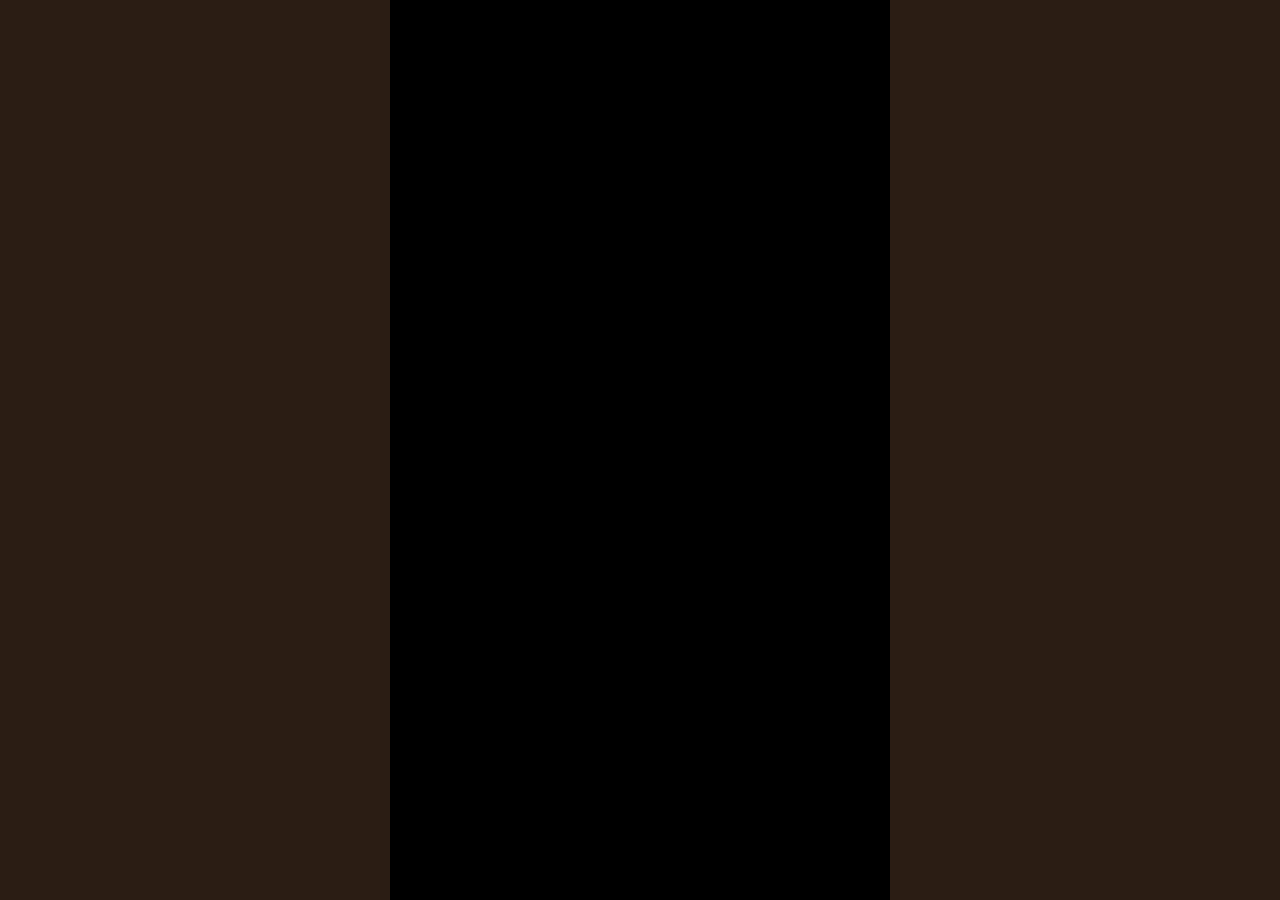
==== commit 0709c73e: "Carte des restaurants, boutique, fin de niveau, pièces, étoiles, sauvegarde, musique Choix sur maque" ====
--- a/index.html
+++ b/index.html
@@ -86,8 +86,8 @@
 loadImg('button', 'assets/button.png');
 
 function drawSushi(t, x, y, r){
-  const im = IMG['sushi'+t];
-  if (im){ const s = r*2.7; drawSprite('sushi'+t, x-s/2, y-s/2, s, s); return; }
+  const key = foodKey(t), im = IMG[key];
+  if (im){ const s = r*2.7; drawSprite(key, x-s/2, y-s/2, s, s); return; }
   const T = TYPES[t];
   const ink = '#3a2416';
   ctx.save(); ctx.translate(x, y);
@@ -242,10 +242,10 @@
     cols, queue, total: queue.length, served: 0,
     seats: SEATS.map(()=>null), seatTimer: SEATS.map((_,i)=>0.3+i*0.4),
     belt: [], pending: [], offset: 0, flying: [],
-    over: null, shake: 0, bonus: [L.bonus,L.bonus,L.bonus], lastTap: null, fx: [], leaving: [], pulse: 0, press: [0,0,0],
+    over: null, shake: 0, bonus: [0,1,2].map(i => L.bonus + SAVE.inv[i]), free: [L.bonus,L.bonus,L.bonus], t0: performance.now(), coins: 0, lastTap: null, fx: [], leaving: [], pulse: 0, press: [0,0,0],
   };
 }
-newLevel(level);
+// le premier niveau est lancé par menus.js (sauvegarde chargée)
 
 // ---------- colonnes ----------
 const COL = {x:20, y:450, w:360, h:210, n:5, item:20};
@@ -254,7 +254,8 @@
 cv.addEventListener('pointerdown', e => {
   const b = cv.getBoundingClientRect();
   const x = (e.clientX-b.left)/b.width*W, y = (e.clientY-b.top)/b.height*H;
-  if (state.over){ if (state.over==='win') level++; newLevel(level); return; }
+  if (MENU.scene !== 'game'){ menuTap(x, y); return; }
+  if (state.over) return;
   const bi = BONUS.findIndex(o => Math.abs(x-o.x)<BS/2 && Math.abs(y-o.y)<BS/2);
   if (bi >= 0){ useBonus(bi); return; }
   if (y < COL.y-20) return;
@@ -300,7 +301,8 @@
     back.forEach(it => { const c = S.cols.reduce((m,c)=>c.length<m.length?c:m); c.push(it.t); });
     S.lastTap = null;
   }
-  S.bonus[i]--; sfx('bonus'); S.press[i] = 1; burst(BONUS[i].x, BONUS[i].y, 'star', 10);
+  S.bonus[i]--; S.bonusUsed = (S.bonusUsed||0) + 1; if (S.free[i] > 0) S.free[i]--; else { SAVE.inv[i]--; saveGame(); }
+  sfx('bonus'); S.press[i] = 1; burst(BONUS[i].x, BONUS[i].y, 'star', 10);
 }
 // icônes Lucide (licence ISC), grille 24x24
 const ICONS = {
@@ -344,7 +346,8 @@
 addEventListener('keydown', e => { if (e.key === 'f' || e.key === 'F') FPS.on = !FPS.on; });
 function tick(now){
   const dt = Math.min(0.05, (now-last)/1000); last = now;
-  update(dt); updateFx(dt); draw();
+  if (MENU.scene === 'game'){ update(dt); updateFx(dt); draw(); if (state.over) levelOver(); }
+  else { updateFx(dt); drawMenu(dt); }
   // compteur d'images par seconde : touche F
   FPS.v = FPS.v*0.95 + (1/Math.max(1e-3,(now - (FPS.last||now)) / 1000 || 60))*0.05; FPS.last = now;
   if (FPS.on){ ctx.fillStyle = 'rgba(0,0,0,0.6)'; ctx.fillRect(4,4,58,20); ctx.fillStyle = '#7f7'; ctx.font = 'bold 13px system-ui'; ctx.textAlign = 'left'; ctx.fillText(Math.round(FPS.v)+' i/s', 9, 19); ctx.textAlign = 'center'; }
@@ -389,7 +392,7 @@
 
   // clients servis qui partent
   S.seats.forEach((c,i) => {
-    if (c && c.got >= c.n){ c.eat += dt; if (c.eat > 0.7){ const q = seatPos(i); S.leaving.push({look:c.look, i, k:0}); S.seats[i] = null; S.served++; S.pulse = 1; sfx('served'); S.seatTimer[i] = 0.9; burst(q.x, q.y-10, 'heart', 7); } }
+    if (c && c.got >= c.n){ c.eat += dt; if (c.eat > 0.7){ const q = seatPos(i); S.leaving.push({look:c.look, i, k:0}); S.seats[i] = null; S.served++; S.pulse = 1; sfx('served'); onServed(q); S.seatTimer[i] = 0.9; burst(q.x, q.y-10, 'heart', 7); } }
   });
 
   const was = S.over;
@@ -479,6 +482,8 @@
   ctx.fillText(`${S.served}/${S.total}`, 0, 6);
   ctx.restore();
 
+  drawCoinsHud(S);
+
   // clients (derrière le tapis pour ceux du haut)
   S.seats.forEach((c,i) => { if (seatPos(i).y < BELT.y) drawCustomer(S, c, i); });
 
@@ -561,13 +566,14 @@
 // ---------- décor ----------
 // plateau en bois étiré en hauteur sans déformer ses bords (haut, milieu étiré, bas)
 function drawColumnTray(x, y, w, h){
-  const im = IMG.column, cap = 60, sc = w / im.width, capH = cap*sc;
+  const im = IMG[decoKey('column')], cap = 60, sc = w / im.width, capH = cap*sc;
   ctx.drawImage(im, 0, 0, im.width, cap, x, y, w, capH);
   ctx.drawImage(im, 0, cap, im.width, im.height-2*cap, x, y+capH, w, h-2*capH);
   ctx.drawImage(im, 0, im.height-cap, im.width, cap, x, y+h-capH, w, capH);
 }
 function drawBackground(){
-  if (IMG.bg){ const s = Math.max(W/IMG.bg.width, H/IMG.bg.height); ctx.drawImage(IMG.bg, (W-IMG.bg.width*s)/2, 0, IMG.bg.width*s, IMG.bg.height*s);
+  const bgIm = IMG[decoKey('bg')];
+  if (bgIm){ const s = Math.max(W/bgIm.width, H/bgIm.height); ctx.drawImage(bgIm, (W-bgIm.width*s)/2, 0, bgIm.width*s, bgIm.height*s);
     ctx.fillStyle = 'rgba(160,100,50,0.35)'; ctx.fillRect(0, 395, W, H-395); return; }
   // mur en lattes
   const g = ctx.createLinearGradient(0,0,0,H);
@@ -597,7 +603,7 @@
   if (IMG.belt){
     const sx = w/BELT_IMG.w, sy = h/BELT_IMG.h;
     ctx.fillStyle = 'rgba(60,30,10,0.3)'; roundRect(x-28,y-20,w+56,h+52,r+28); ctx.fill();
-    ctx.drawImage(IMG.belt, x-BELT_IMG.x*sx, y-BELT_IMG.y*sy, IMG.belt.width*sx, IMG.belt.height*sy);
+    const bIm = IMG[decoKey('belt')]; ctx.drawImage(bIm, x-BELT_IMG.x*sx, y-BELT_IMG.y*sy, bIm.width*sx, bIm.height*sy);
     const ep = beltPos(ENTRY_S);
     ctx.fillStyle = '#ffd36a'; ctx.beginPath();
     ctx.moveTo(ep.x-10, ep.y+30); ctx.lineTo(ep.x, ep.y+21); ctx.lineTo(ep.x+10, ep.y+30); ctx.closePath(); ctx.fill();
@@ -646,7 +652,7 @@
   if (IMG.chef){
     const sz = 112, sway = Math.sin(t*2)*0.03, chop = Math.abs(Math.sin(t*9))*4;
     ctx.save(); ctx.translate(cx, iy+ih-8 + chop*0.3); ctx.rotate(sway);
-    drawSprite('chef', -sz/2, -sz+6, sz, sz);
+    drawSprite(decoKey('chef'), -sz/2, -sz+6, sz, sz);
     ctx.restore();
   }
   // planche avec poissons (seulement sans l'image du tapis, qui a déjà sa cuisine)
@@ -778,5 +784,6 @@
 }
 requestAnimationFrame(tick);
 </script>
+<script src="menus.js"></script>
 </body>
 </html>
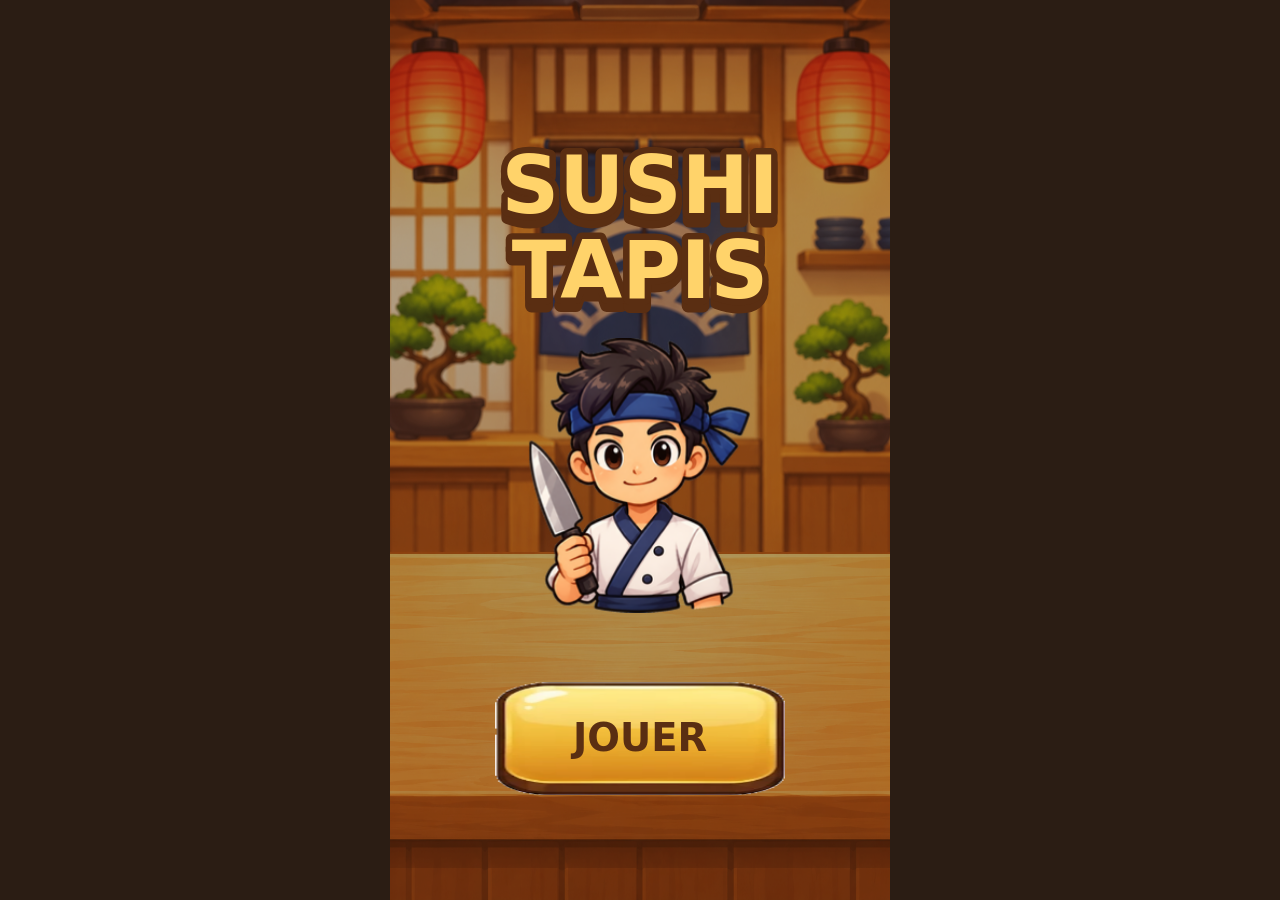
==== commit 3f9062a4: "Restaurants Pizzeria, Pâtisserie, Tacos (images Gemini) ; niveaux plafonnés ; boucle de jeu résistan" ====
--- a/index.html
+++ b/index.html
@@ -186,14 +186,14 @@
   // réglé par simulation : taper au hasard ou vider les colonnes une par une perd,
   // envoyer ce que les clients attendent (et savoir attendre) gagne
   return {
-    customers: 48 + 4*n,                       // ~320 sushis au niveau 1
+    customers: Math.min(72, 48 + 4*n),         // ~320 aliments au niveau 1, plafonné pour rester vers 5 min
     types: Math.min(TYPES.length, 6 + n),
     bonus: 2,
-    early: 0.35 + 0.05*n,                      // part des paquets posés plus haut que leur client
-    reachMin: 3, reach: 6 + n,                 // de combien de clients ils remontent (min, écart)
+    early: Math.min(0.5, 0.35 + 0.05*n),                      // part des paquets posés plus haut que leur client
+    reachMin: 3, reach: Math.min(12, 6 + n),                 // de combien de clients ils remontent (min, écart)
     palette: 4,                                // sortes demandées en ce moment ; elle change peu à peu
-    late: [0, 0, 12 + 2*n, 24 + 4*n, 36 + 6*n], // colonnes « en retard » : leur haut sert seulement à partir de ce client
-    capacity: Math.max(28, 33 - n),            // place sur le tapis (32 au niveau 1)
+    late: [0, 0, 0.25, 0.5, 0.75].map(f => Math.round(f * Math.min(72, 48 + 4*n) * (1 + Math.min(n, 6)*0.02))), // colonnes « en retard » : leur haut sert seulement à partir de ce client
+    capacity: Math.max(30, 33 - n),            // place sur le tapis (32 au niveau 1)
   };
 }
 // Les colonnes sont construites à partir des commandes, comme dans la pub :
@@ -345,13 +345,16 @@
 const FPS = {v:60, on:false};
 addEventListener('keydown', e => { if (e.key === 'f' || e.key === 'F') FPS.on = !FPS.on; });
 function tick(now){
+  requestAnimationFrame(tick);   // en premier : une erreur dans une image n'arrête pas le jeu
   const dt = Math.min(0.05, (now-last)/1000); last = now;
+  try { frame(now, dt); } catch(e){ console.error(e); window.__lastErr = e; }
+}
+function frame(now, dt){
   if (MENU.scene === 'game'){ update(dt); updateFx(dt); draw(); if (state.over) levelOver(); }
   else { updateFx(dt); drawMenu(dt); }
   // compteur d'images par seconde : touche F
   FPS.v = FPS.v*0.95 + (1/Math.max(1e-3,(now - (FPS.last||now)) / 1000 || 60))*0.05; FPS.last = now;
   if (FPS.on){ ctx.fillStyle = 'rgba(0,0,0,0.6)'; ctx.fillRect(4,4,58,20); ctx.fillStyle = '#7f7'; ctx.font = 'bold 13px system-ui'; ctx.textAlign = 'left'; ctx.fillText(Math.round(FPS.v)+' i/s', 9, 19); ctx.textAlign = 'center'; }
-  requestAnimationFrame(tick);
 }
 function update(dt){
   const S = state;
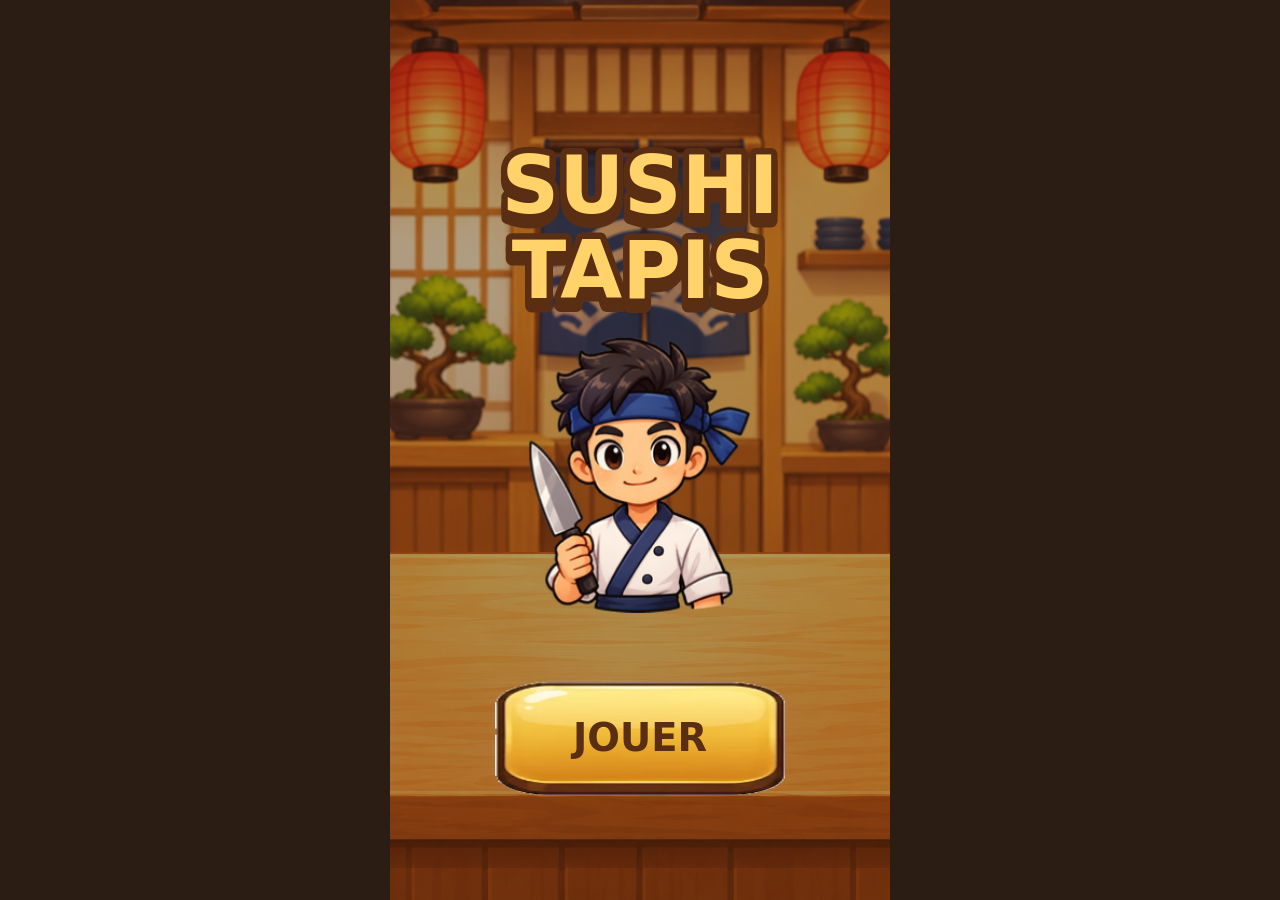
==== commit 486931bc: "Pause en partie : reprendre ou revenir à la carte (bouton en haut à gauche, touche Échap) Co-Authore" ====
--- a/index.html
+++ b/index.html
@@ -350,6 +350,7 @@
   try { frame(now, dt); } catch(e){ console.error(e); window.__lastErr = e; }
 }
 function frame(now, dt){
+  if (typeof MENU === 'undefined') return;   // menus.js pas encore chargé
   if (MENU.scene === 'game'){ update(dt); updateFx(dt); draw(); if (state.over) levelOver(); }
   else { updateFx(dt); drawMenu(dt); }
   // compteur d'images par seconde : touche F
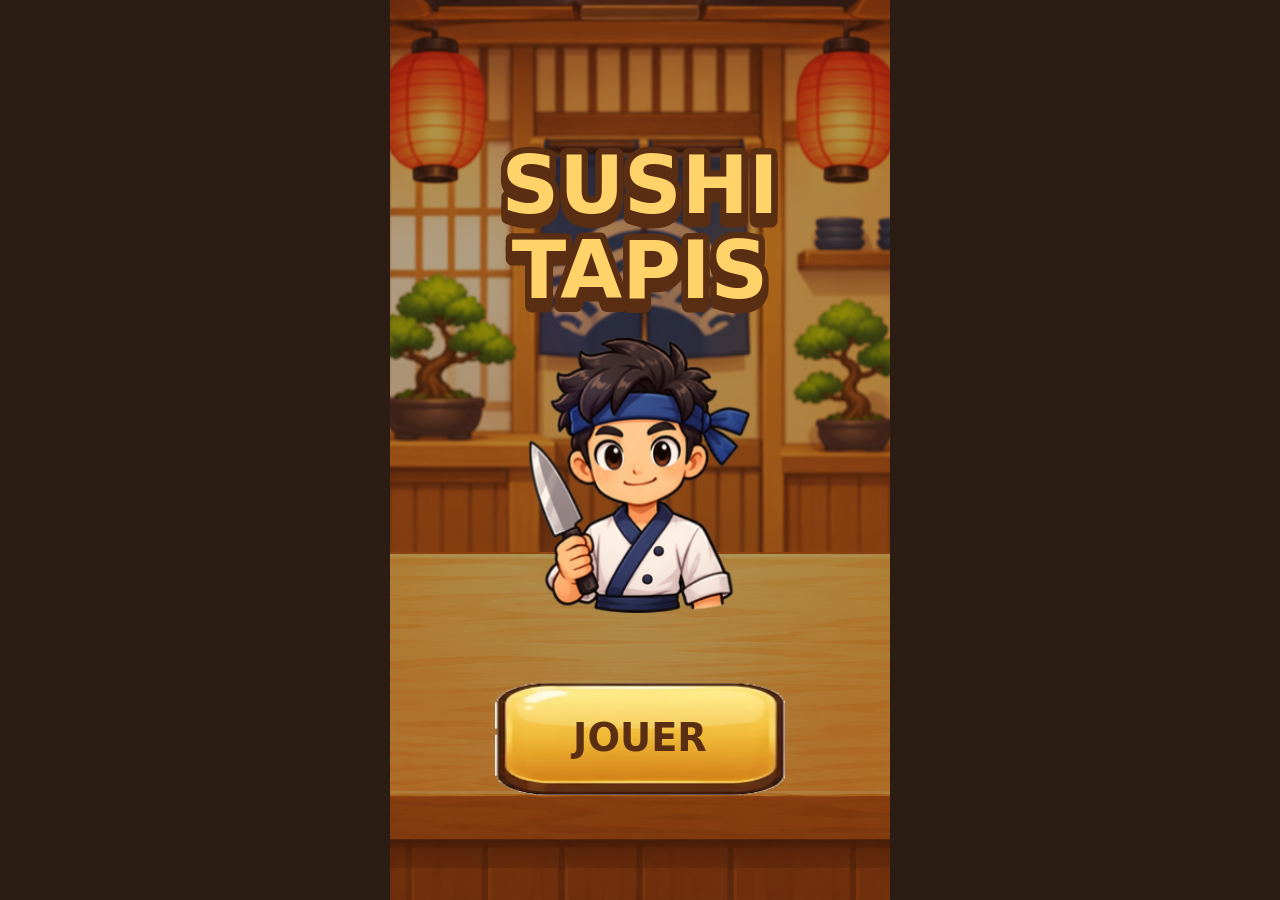
==== commit 83179a04: "Version sur les images et menus.js : les joueurs reçoivent les nouvelles images sans vider le cache " ====
--- a/index.html
+++ b/index.html
@@ -75,7 +75,8 @@
 ];
 // ---------- images ----------
 const IMG = {};
-function loadImg(key, src){ const im = new Image(); im.onload = () => { IMG[key] = im; layersDirty = true; SPRITES.clear(); }; im.src = src; }
+const ASSET_V = 2;   // à augmenter quand une image change : force le rechargement chez les joueurs
+function loadImg(key, src){ const im = new Image(); im.onload = () => { IMG[key] = im; layersDirty = true; SPRITES.clear(); }; im.src = src + '?v=' + ASSET_V; }
 fit();
 TYPES.forEach((_,t) => loadImg('sushi'+t, `assets/sushi${t}.png`));
 for (let k=0;k<4;k++) loadImg('client'+k, `assets/client${k}.png`);
@@ -788,6 +789,6 @@
 }
 requestAnimationFrame(tick);
 </script>
-<script src="menus.js"></script>
+<script src="menus.js?v=2"></script>
 </body>
 </html>
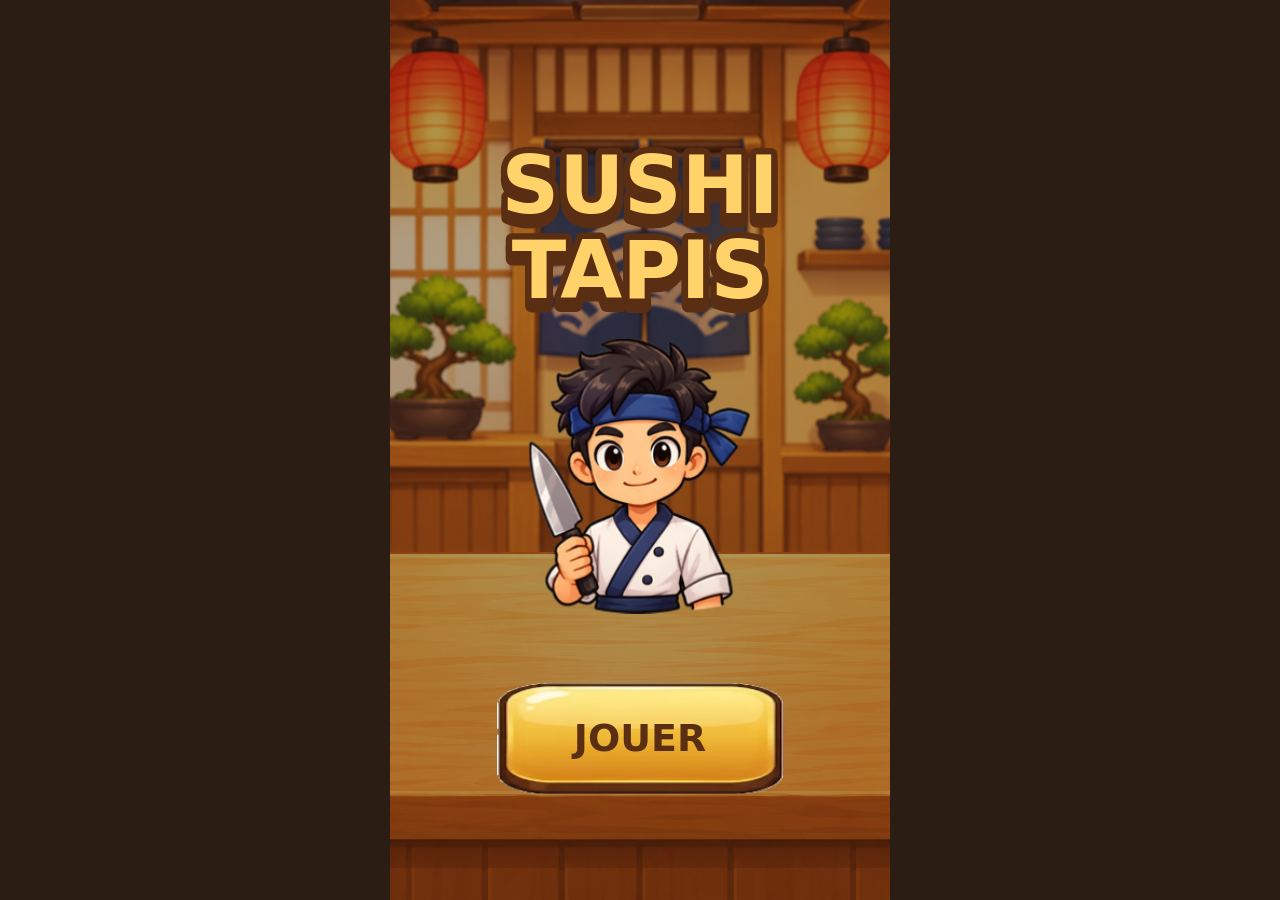
==== commit 8a275323: "Nouveau restaurant Burger (niveaux 41 à 50) : 9 plats et salle de diner (Gemini) Co-Authored-By: Cla" ====
--- a/index.html
+++ b/index.html
@@ -789,6 +789,6 @@
 }
 requestAnimationFrame(tick);
 </script>
-<script src="menus.js?v=2"></script>
+<script src="menus.js?v=3"></script>
 </body>
 </html>
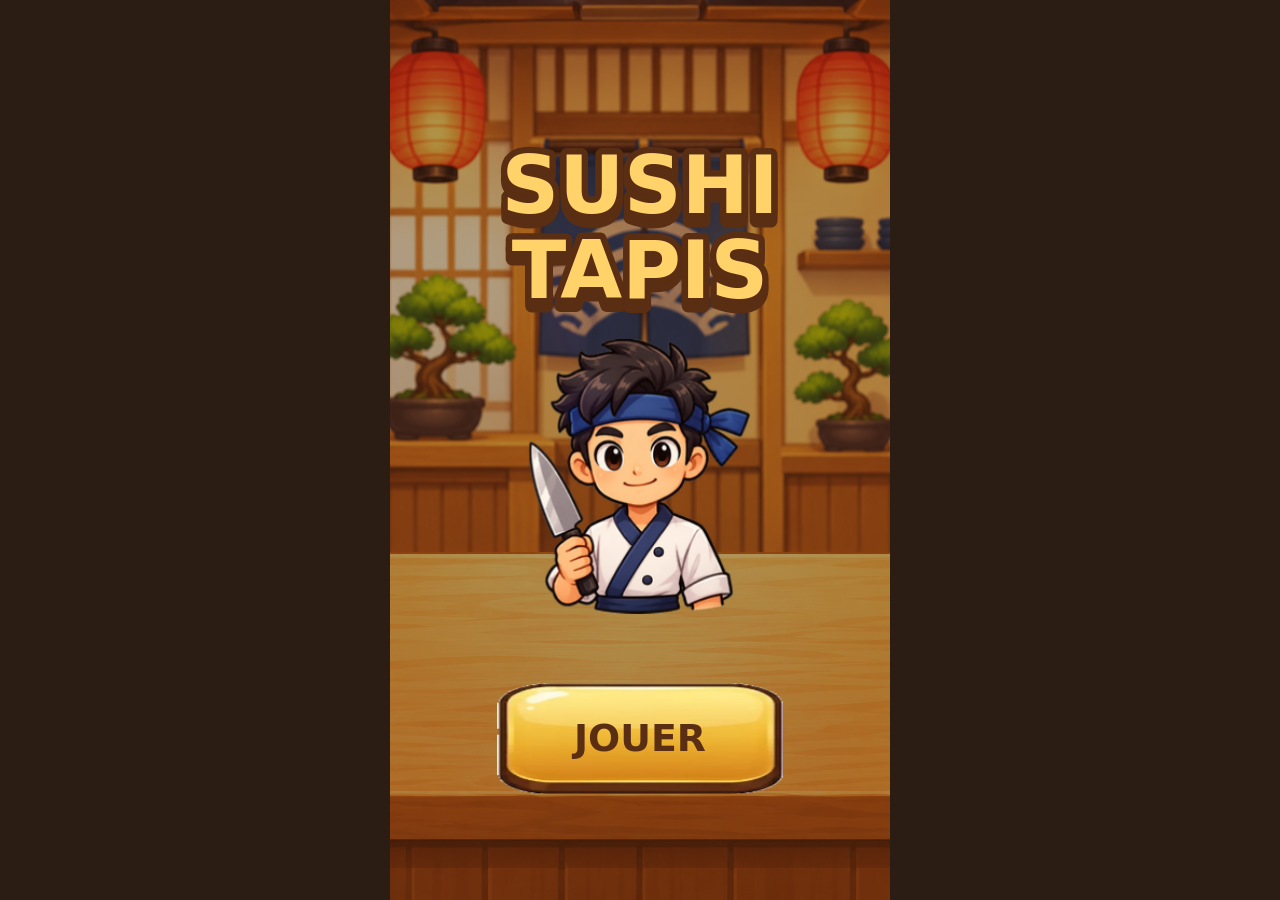
==== commit a3ab911d: "Restaurants Chinois, Indien, Kebab (niveaux 51 à 80) : plats et salles Gemini Co-Authored-By: Claude" ====
--- a/index.html
+++ b/index.html
@@ -789,6 +789,6 @@
 }
 requestAnimationFrame(tick);
 </script>
-<script src="menus.js?v=3"></script>
+<script src="menus.js?v=4"></script>
 </body>
 </html>
